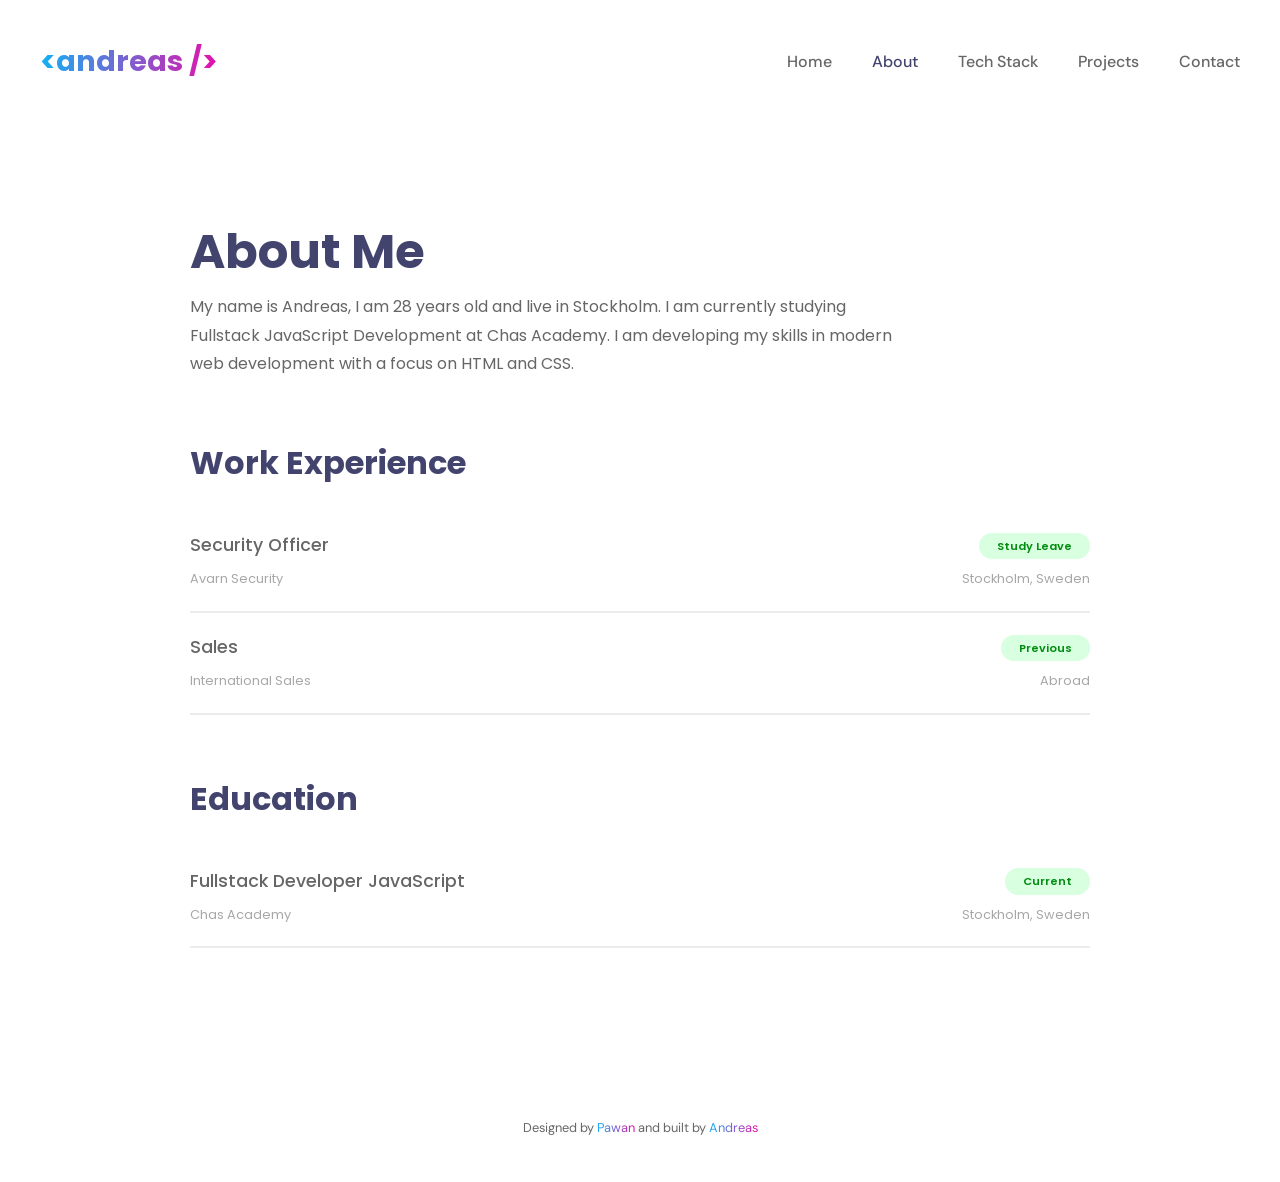
==== about.html @ 53514534 "Skapa startsida och om-sida med responsiv layout" ====
<!DOCTYPE html>
<html lang="en">

<head>
    <meta charset="UTF-8">
    <meta name="viewport" content="width=device-width, initial-scale=1.0">

    <meta
        name="description"
        content="About Andreas, Fullstack JavaScript Developer student at Chas Academy."
    >

    <title>About | Andreas Portfolio</title>

    <link rel="preconnect" href="https://fonts.googleapis.com">
    <link rel="preconnect" href="https://fonts.gstatic.com" crossorigin>

    <link
        href="https://fonts.googleapis.com/css2?family=DM+Sans:wght@400;500;700&family=Poppins:wght@400;500;600;700&display=swap"
        rel="stylesheet"
    >

    <link rel="stylesheet" href="css/base.css">
    <link rel="stylesheet" href="css/portfolio.css">
</head>

<body>

    <header class="site-header">
        <div class="container header-container">

            <a class="logo" href="index.html" aria-label="Andreas portfolio home">
                &lt;andreas /&gt;
            </a>

            <nav class="main-nav" aria-label="Main navigation">
                <ul class="nav-list">

                    <li>
                        <a class="nav-link" href="index.html">Home</a>
                    </li>

                    <li>
                        <a class="nav-link active" href="about.html">About</a>
                    </li>

                    <li>
                        <a class="nav-link" href="tech-stack.html">Tech Stack</a>
                    </li>

                    <li>
                        <a class="nav-link" href="projects.html">Projects</a>
                    </li>

                    <li>
                        <a class="nav-link" href="contact.html">Contact</a>
                    </li>

                </ul>
            </nav>

        </div>
    </header>


    <main class="page-main">

        <div class="container about-container">

            <!-- ABOUT ME -->

            <section class="content-section">

                <h1 class="page-heading">About Me</h1>

                <p class="about-text">
                    My name is Andreas, I am 28 years old and live in
                    Stockholm. I am currently studying Fullstack JavaScript
                    Development at Chas Academy. I am developing my skills
                    in modern web development with a focus on HTML and CSS.
                </p>

            </section>


            <!-- WORK EXPERIENCE -->

            <section class="content-section">

                <h2 class="section-heading">Work Experience</h2>

                <div class="experience-list">

                    <article class="experience-item">

                        <div class="experience-top">

                            <h3 class="experience-title">
                                Security Officer
                            </h3>

                            <span class="status-badge">
                                Study Leave
                            </span>

                        </div>

                        <div class="experience-details">

                            <span>Avarn Security</span>

                            <span>Stockholm, Sweden</span>

                        </div>

                    </article>


                    <article class="experience-item">

                        <div class="experience-top">

                            <h3 class="experience-title">
                                Sales
                            </h3>

                            <span class="status-badge">
                                Previous
                            </span>

                        </div>

                        <div class="experience-details">

                            <span>International Sales</span>

                            <span>Abroad</span>

                        </div>

                    </article>

                </div>

            </section>


            <!-- EDUCATION -->

            <section class="content-section">

                <h2 class="section-heading">Education</h2>

                <div class="experience-list">

                    <article class="experience-item">

                        <div class="experience-top">

                            <h3 class="experience-title">
                                Fullstack Developer JavaScript
                            </h3>

                            <span class="status-badge">
                                Current
                            </span>

                        </div>

                        <div class="experience-details">

                            <span>Chas Academy</span>

                            <span>Stockholm, Sweden</span>

                        </div>

                    </article>

                </div>

            </section>

        </div>

    </main>


    <footer class="site-footer">

        <div class="container footer-container">

            <p class="footer-credit">
                Designed by
                <span class="gradient-text">Pawan</span>
                and built by
                <span class="gradient-text">Andreas</span>
            </p>

        </div>

    </footer>

</body>
</html>
---- css/base.css ----
@import url("https://fonts.googleapis.com/css2?family=DM+Sans:wght@400;500;700&family=Poppins:wght@400;500;600;700&display=swap");

:root {
    --color-background: #ffffff;
    --color-heading: #42446e;
    --color-text: #666666;
    --color-dark: #191919;
    --color-border: #ebeaed;
    --color-card: #ffffff;

    --color-blue: #13b0f5;
    --color-purple: #e70faa;

    --gradient: linear-gradient(
        90deg,
        var(--color-blue) 0%,
        var(--color-purple) 100%
    );

    --font-heading: "Poppins", sans-serif;
    --font-body: "Poppins", sans-serif;

    --container-width: 1200px;
}

/* ---------- RESET ---------- */

*,
*::before,
*::after {
    box-sizing: border-box;
}

* {
    margin: 0;
    padding: 0;
}

html {
    scroll-behavior: smooth;
}

body {
    min-height: 100vh;
    background-color: var(--color-background);
    color: var(--color-text);
    font-family: var(--font-body);
    line-height: 1.5;
}

img,
svg {
    display: block;
    max-width: 100%;
}

ul,
ol {
    list-style: none;
}

a {
    color: inherit;
    text-decoration: none;
}

button,
input,
textarea,
select {
    font: inherit;
}

/* ---------- ACCESSIBILITY ---------- */

a:focus-visible,
button:focus-visible,
input:focus-visible,
textarea:focus-visible,
select:focus-visible {
    outline: 3px solid var(--color-blue);
    outline-offset: 4px;
}

/* ---------- SHARED LAYOUT ---------- */

.container {
    width: min(100% - 40px, var(--container-width));
    margin-inline: auto;
}

/* ---------- TYPOGRAPHY ---------- */

h1,
h2,
h3 {
    color: var(--color-heading);
    font-family: var(--font-heading);
    line-height: 1.2;
}

.gradient-text {
    display: inline-block;

    background: var(--gradient);
    background-clip: text;
    -webkit-background-clip: text;

    color: transparent;
    -webkit-text-fill-color: transparent;
}

/* ---------- SCREEN READER ---------- */

.visually-hidden {
    position: absolute;
    width: 1px;
    height: 1px;
    padding: 0;
    margin: -1px;
    overflow: hidden;
    clip: rect(0, 0, 0, 0);
    white-space: nowrap;
    border: 0;
}
---- css/portfolio.css ----
/* ==================================================
   HEADER
   ================================================== */

.site-header {
    padding: 24px 0;
}

.header-container {
    display: flex;
    flex-direction: column;
    align-items: center;
    gap: 20px;
}

.logo {
    font-size: 1.5rem;
    font-weight: 700;
    background: var(--gradient);
    background-clip: text;
    -webkit-background-clip: text;
    color: transparent;
    -webkit-text-fill-color: transparent;
}

.nav-list {
    display: flex;
    flex-wrap: wrap;
    justify-content: center;
    gap: 12px 20px;
}

.nav-link {
    color: var(--color-text);
    font-family: "DM Sans", sans-serif;
    font-size: 0.95rem;
    font-weight: 500;
    transition: color 0.2s ease;
}

.nav-link:hover,
.nav-link.active {
    color: var(--color-heading);
}

.header-socials {
    display: flex;
    align-items: center;
    gap: 18px;
}

.social-link {
    color: var(--color-text);
    font-family: "DM Sans", sans-serif;
    font-size: 0.9rem;
    font-weight: 500;
}

.social-link:hover {
    color: var(--color-heading);
}


/* ==================================================
   HOME / HERO
   ================================================== */

.hero {
    min-height: 680px;
    display: flex;
    align-items: center;
    padding: 70px 0 100px;
}

.hero-container {
    display: flex;
    flex-direction: column-reverse;
    align-items: center;
    justify-content: center;
    gap: 55px;
}

.hero-content {
    width: 100%;
    text-align: center;
}

.hero-title {
    font-size: clamp(2.3rem, 9vw, 3.4rem);
    font-weight: 700;
    letter-spacing: -1px;
    line-height: 1.25;
}

.hero-image-wrapper {
    flex-shrink: 0;
}

.profile-border {
    width: 220px;
    height: 220px;
    padding: 7px;
    border-radius: 50%;
    background: var(--gradient);
}

.profile-image {
    width: 100%;
    height: 100%;
    border: 6px solid var(--color-background);
    border-radius: 50%;
    object-fit: cover;
    object-position: center 20%;
}


/* ==================================================
   SHARED PAGE STYLES
   ================================================== */

.page-main {
    padding: 70px 0 110px;
}

.page-heading {
    margin-bottom: 12px;
    font-size: clamp(2rem, 7vw, 3rem);
    font-weight: 700;
}

.page-subtitle {
    margin-bottom: 60px;
    font-size: 1rem;
    color: var(--color-text);
}

.content-section {
    margin-bottom: 65px;
}

.content-section:last-child {
    margin-bottom: 0;
}

.section-heading {
    margin-bottom: 28px;
    font-size: 2rem;
    font-weight: 700;
}


/* ==================================================
   ABOUT
   ================================================== */

.about-container {
    max-width: 900px;
    margin: 0 auto;
}

.about-text {
    max-width: 720px;
    font-size: 1rem;
    line-height: 1.8;
}

.experience-list {
    display: flex;
    flex-direction: column;
}

.experience-item {
    padding: 22px 0;
    border-bottom: 2px solid var(--color-border);
}

.experience-top {
    display: flex;
    flex-direction: column;
    align-items: flex-start;
    gap: 10px;
    margin-bottom: 10px;
}

.experience-title {
    color: var(--color-text);
    font-size: 1.1rem;
    font-weight: 500;
}

.status-badge {
    display: inline-block;
    padding: 5px 18px;
    border-radius: 100px;
    background-color: #d7ffe0;
    color: #018c0f;
    font-size: 0.7rem;
    font-weight: 600;
}

.experience-details {
    display: flex;
    flex-direction: column;
    gap: 6px;
    color: #a7a7a7;
    font-size: 0.8rem;
}


/* ==================================================
   TECH STACK
   ================================================== */

.tech-header {
    margin-bottom: 70px;
    text-align: center;
}

.tech-grid {
    display: grid;
    grid-template-columns: repeat(2, 1fr);
    gap: 50px 30px;
    align-items: center;
}

.tech-item {
    display: flex;
    min-height: 110px;
    flex-direction: column;
    align-items: center;
    justify-content: center;
    gap: 15px;
    text-align: center;
}

.tech-icon {
    display: flex;
    width: 75px;
    height: 75px;
    align-items: center;
    justify-content: center;
    border-radius: 18px;
    background: var(--gradient);
    color: #ffffff;
    font-size: 1rem;
    font-weight: 700;
}

.tech-name {
    color: var(--color-heading);
    font-size: 0.9rem;
    font-weight: 500;
}


/* ==================================================
   PROJECTS
   ================================================== */

.projects-header {
    margin-bottom: 55px;
    text-align: center;
}

.projects-grid {
    display: grid;
    grid-template-columns: 1fr;
    gap: 35px;
}

.project-card {
    overflow: hidden;
    border-radius: 20px;
    background-color: var(--color-card);
    box-shadow: 2px 2px 35px rgba(0, 0, 0, 0.12);
}

.project-image {
    width: 100%;
    height: 240px;
    object-fit: cover;
}

.project-placeholder {
    display: flex;
    width: 100%;
    height: 240px;
    align-items: center;
    justify-content: center;
    background:
        linear-gradient(
            135deg,
            rgba(19, 176, 245, 0.15),
            rgba(231, 15, 170, 0.15)
        );
    color: var(--color-heading);
    font-size: 1.3rem;
    font-weight: 600;
}

.project-content {
    padding: 26px;
}

.project-title {
    margin-bottom: 15px;
    color: var(--color-dark);
    font-size: 1.35rem;
    font-weight: 500;
}

.project-description {
    margin-bottom: 15px;
    line-height: 1.6;
}

.project-stack {
    margin-bottom: 20px;
    color: var(--color-heading);
    font-size: 0.85rem;
}

.project-links {
    display: flex;
    flex-wrap: wrap;
    justify-content: space-between;
    gap: 15px;
}

.project-link {
    color: var(--color-dark);
    font-size: 0.85rem;
    font-weight: 500;
    text-decoration: underline;
    text-underline-offset: 4px;
}

.project-link:hover {
    color: var(--color-purple);
}


/* ==================================================
   CONTACT
   ================================================== */

.contact-main {
    display: flex;
    min-height: 650px;
    align-items: center;
    justify-content: center;
    padding: 80px 0;
}

.contact-content {
    text-align: center;
}

.contact-title {
    color: var(--color-heading);
    font-size: clamp(2rem, 7vw, 3.5rem);
    line-height: 1.4;
}

.contact-email {
    display: inline-block;
    background: var(--gradient);
    background-clip: text;
    -webkit-background-clip: text;
    color: transparent;
    -webkit-text-fill-color: transparent;
}


/* ==================================================
   FOOTER
   ================================================== */

.site-footer {
    padding: 30px 0 45px;
}

.footer-container {
    display: flex;
    justify-content: center;
}

.footer-credit {
    color: var(--color-text);
    font-family: "DM Sans", sans-serif;
    font-size: 0.8rem;
    text-align: center;
}


/* ==================================================
   TABLET
   ================================================== */

@media (min-width: 768px) {

    .container {
        width: min(100% - 80px, var(--container-width));
    }

    .header-container {
        flex-direction: row;
        justify-content: space-between;
    }

    .nav-list {
        gap: 25px;
    }

    .hero {
        min-height: 720px;
    }

    .hero-container {
        flex-direction: row;
        justify-content: space-between;
        gap: 70px;
    }

    .hero-content {
        text-align: left;
    }

    .hero-title {
        font-size: 3.5rem;
    }

    .profile-border {
        width: 300px;
        height: 300px;
    }

    .experience-top {
        flex-direction: row;
        align-items: center;
        justify-content: space-between;
    }

    .experience-details {
        flex-direction: row;
        justify-content: space-between;
    }

    .tech-grid {
        grid-template-columns: repeat(4, 1fr);
    }

    .projects-grid {
        grid-template-columns: repeat(2, 1fr);
    }
}


/* ==================================================
   DESKTOP
   ================================================== */

@media (min-width: 1100px) {

    .site-header {
        padding: 40px 0;
    }

    .logo {
        font-size: 1.8rem;
    }

    .nav-list {
        gap: 40px;
    }

    .nav-link {
        font-size: 1rem;
    }

    .hero {
        min-height: 700px;
        padding: 80px 0 120px;
    }

    .hero-title {
        font-size: 3.6rem;
    }

    .profile-border {
        width: 350px;
        height: 350px;
    }

    .page-main {
        padding: 100px 0 140px;
    }

    .tech-grid {
        grid-template-columns: repeat(6, 1fr);
        gap: 70px 45px;
    }

    .tech-icon {
        width: 90px;
        height: 90px;
    }

    .projects-grid {
        grid-template-columns: repeat(3, 1fr);
        gap: 45px;
    }
}
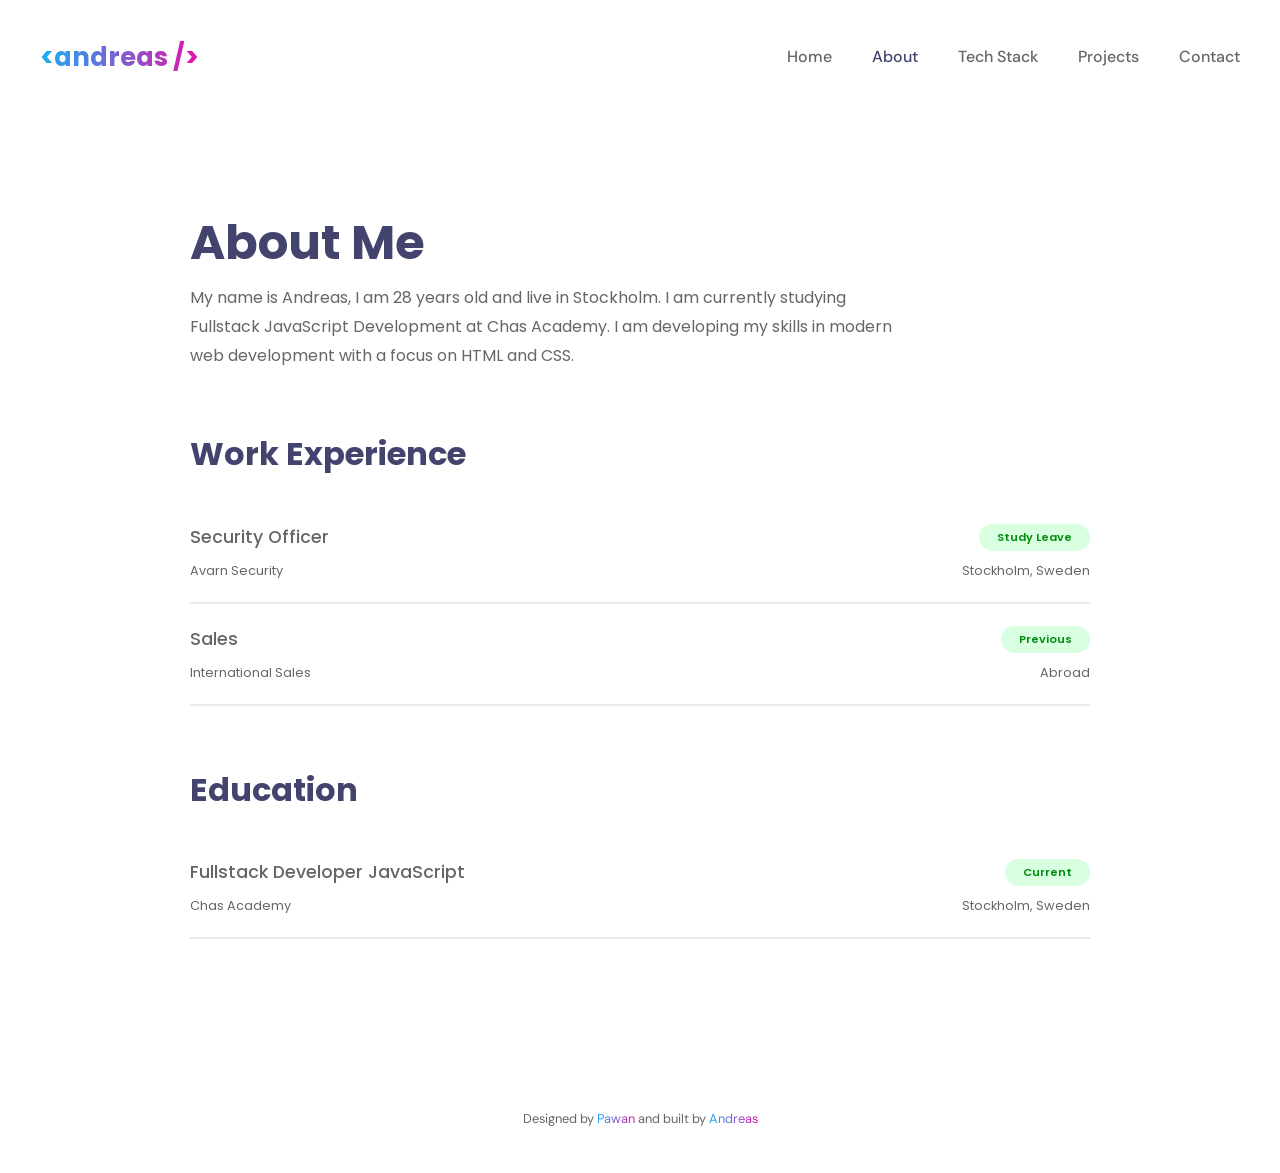
==== commit 7eedde6b: "Förbättra tillgänglighet och lägg till GitHub-länk" ====
--- a/about.html
+++ b/about.html
@@ -29,7 +29,11 @@
     <header class="site-header">
         <div class="container header-container">
 
-            <a class="logo" href="index.html" aria-label="Andreas portfolio home">
+            <a
+                class="logo"
+                href="index.html"
+                aria-label="Andreas portfolio home"
+            >
                 &lt;andreas /&gt;
             </a>
 
@@ -37,23 +41,37 @@
                 <ul class="nav-list">
 
                     <li>
-                        <a class="nav-link" href="index.html">Home</a>
-                    </li>
-
-                    <li>
-                        <a class="nav-link active" href="about.html">About</a>
-                    </li>
-
-                    <li>
-                        <a class="nav-link" href="tech-stack.html">Tech Stack</a>
-                    </li>
-
-                    <li>
-                        <a class="nav-link" href="projects.html">Projects</a>
-                    </li>
-
-                    <li>
-                        <a class="nav-link" href="contact.html">Contact</a>
+                        <a class="nav-link" href="index.html">
+                            Home
+                        </a>
+                    </li>
+
+                    <li>
+                        <a
+                            class="nav-link active"
+                            href="about.html"
+                            aria-current="page"
+                        >
+                            About
+                        </a>
+                    </li>
+
+                    <li>
+                        <a class="nav-link" href="tech-stack.html">
+                            Tech Stack
+                        </a>
+                    </li>
+
+                    <li>
+                        <a class="nav-link" href="projects.html">
+                            Projects
+                        </a>
+                    </li>
+
+                    <li>
+                        <a class="nav-link" href="contact.html">
+                            Contact
+                        </a>
                     </li>
 
                 </ul>
@@ -67,11 +85,11 @@
 
         <div class="container about-container">
 
-            <!-- ABOUT ME -->
-
             <section class="content-section">
 
-                <h1 class="page-heading">About Me</h1>
+                <h1 class="page-heading">
+                    About Me
+                </h1>
 
                 <p class="about-text">
                     My name is Andreas, I am 28 years old and live in
@@ -83,11 +101,11 @@
             </section>
 
 
-            <!-- WORK EXPERIENCE -->
-
             <section class="content-section">
 
-                <h2 class="section-heading">Work Experience</h2>
+                <h2 class="section-heading">
+                    Work Experience
+                </h2>
 
                 <div class="experience-list">
 
@@ -107,9 +125,13 @@
 
                         <div class="experience-details">
 
-                            <span>Avarn Security</span>
-
-                            <span>Stockholm, Sweden</span>
+                            <span>
+                                Avarn Security
+                            </span>
+
+                            <span>
+                                Stockholm, Sweden
+                            </span>
 
                         </div>
 
@@ -132,9 +154,13 @@
 
                         <div class="experience-details">
 
-                            <span>International Sales</span>
-
-                            <span>Abroad</span>
+                            <span>
+                                International Sales
+                            </span>
+
+                            <span>
+                                Abroad
+                            </span>
 
                         </div>
 
@@ -145,11 +171,11 @@
             </section>
 
 
-            <!-- EDUCATION -->
-
             <section class="content-section">
 
-                <h2 class="section-heading">Education</h2>
+                <h2 class="section-heading">
+                    Education
+                </h2>
 
                 <div class="experience-list">
 
@@ -169,9 +195,13 @@
 
                         <div class="experience-details">
 
-                            <span>Chas Academy</span>
-
-                            <span>Stockholm, Sweden</span>
+                            <span>
+                                Chas Academy
+                            </span>
+
+                            <span>
+                                Stockholm, Sweden
+                            </span>
 
                         </div>
 
@@ -202,4 +232,5 @@
     </footer>
 
 </body>
+
 </html>
--- a/css/portfolio.css
+++ b/css/portfolio.css
@@ -1,20 +1,21 @@
 /* ==================================================
-   HEADER
+   HEADER - MOBILE FIRST
    ================================================== */
 
 .site-header {
-    padding: 24px 0;
+    padding: 20px 0;
 }
 
 .header-container {
     display: flex;
-    flex-direction: column;
+    flex-direction: row;
     align-items: center;
+    justify-content: space-between;
     gap: 20px;
 }
 
 .logo {
-    font-size: 1.5rem;
+    font-size: 1.2rem;
     font-weight: 700;
     background: var(--gradient);
     background-clip: text;
@@ -23,17 +24,21 @@
     -webkit-text-fill-color: transparent;
 }
 
+.main-nav {
+    width: auto;
+}
+
 .nav-list {
     display: flex;
     flex-wrap: wrap;
     justify-content: center;
-    gap: 12px 20px;
+    gap: 12px;
 }
 
 .nav-link {
     color: var(--color-text);
     font-family: "DM Sans", sans-serif;
-    font-size: 0.95rem;
+    font-size: 0.72rem;
     font-weight: 500;
     transition: color 0.2s ease;
 }
@@ -44,9 +49,7 @@
 }
 
 .header-socials {
-    display: flex;
-    align-items: center;
-    gap: 18px;
+    display: none;
 }
 
 .social-link {
@@ -66,40 +69,44 @@
    ================================================== */
 
 .hero {
-    min-height: 680px;
-    display: flex;
+    display: flex;
+    min-height: auto;
     align-items: center;
-    padding: 70px 0 100px;
+    padding: 90px 0 120px;
 }
 
 .hero-container {
     display: flex;
-    flex-direction: column-reverse;
-    align-items: center;
+    flex-direction: column;
+    align-items: flex-start;
     justify-content: center;
-    gap: 55px;
+    gap: 45px;
 }
 
 .hero-content {
+    order: 1;
     width: 100%;
-    text-align: center;
+    text-align: left;
 }
 
 .hero-title {
-    font-size: clamp(2.3rem, 9vw, 3.4rem);
+    color: var(--color-heading);
+    font-size: 2.4rem;
     font-weight: 700;
-    letter-spacing: -1px;
     line-height: 1.25;
+    letter-spacing: -0.5px;
 }
 
 .hero-image-wrapper {
+    order: 2;
     flex-shrink: 0;
+    align-self: flex-start;
 }
 
 .profile-border {
-    width: 220px;
-    height: 220px;
-    padding: 7px;
+    width: 170px;
+    height: 170px;
+    padding: 5px;
     border-radius: 50%;
     background: var(--gradient);
 }
@@ -107,10 +114,10 @@
 .profile-image {
     width: 100%;
     height: 100%;
-    border: 6px solid var(--color-background);
+    border: 4px solid var(--color-background);
     border-radius: 50%;
     object-fit: cover;
-    object-position: center 20%;
+    object-position: center 25%;
 }
 
 
@@ -119,19 +126,19 @@
    ================================================== */
 
 .page-main {
-    padding: 70px 0 110px;
+    padding: 60px 0 90px;
 }
 
 .page-heading {
     margin-bottom: 12px;
-    font-size: clamp(2rem, 7vw, 3rem);
+    font-size: 2rem;
     font-weight: 700;
 }
 
 .page-subtitle {
     margin-bottom: 60px;
+    color: var(--color-text);
     font-size: 1rem;
-    color: var(--color-text);
 }
 
 .content-section {
@@ -144,7 +151,7 @@
 
 .section-heading {
     margin-bottom: 28px;
-    font-size: 2rem;
+    font-size: 1.7rem;
     font-weight: 700;
 }
 
@@ -202,7 +209,7 @@
     display: flex;
     flex-direction: column;
     gap: 6px;
-    color: #a7a7a7;
+    color: #666666;
     font-size: 0.8rem;
 }
 
@@ -212,38 +219,25 @@
    ================================================== */
 
 .tech-header {
-    margin-bottom: 70px;
-    text-align: center;
+    margin-bottom: 45px;
+    text-align: left;
 }
 
 .tech-grid {
     display: grid;
     grid-template-columns: repeat(2, 1fr);
-    gap: 50px 30px;
+    gap: 40px 25px;
     align-items: center;
 }
 
 .tech-item {
     display: flex;
-    min-height: 110px;
+    min-height: 130px;
     flex-direction: column;
     align-items: center;
     justify-content: center;
-    gap: 15px;
+    gap: 16px;
     text-align: center;
-}
-
-.tech-icon {
-    display: flex;
-    width: 75px;
-    height: 75px;
-    align-items: center;
-    justify-content: center;
-    border-radius: 18px;
-    background: var(--gradient);
-    color: #ffffff;
-    font-size: 1rem;
-    font-weight: 700;
 }
 
 .tech-name {
@@ -253,13 +247,130 @@
 }
 
 
+/* HTML ICON */
+
+.html-logo {
+    position: relative;
+    display: flex;
+    width: 78px;
+    height: 88px;
+    align-items: center;
+    justify-content: center;
+    background: #e44d26;
+    clip-path: polygon(
+        0 0,
+        100% 0,
+        90% 88%,
+        50% 100%,
+        10% 88%
+    );
+}
+
+.html-logo::before {
+    content: "";
+    position: absolute;
+    top: 0;
+    right: 0;
+    width: 50%;
+    height: 90%;
+    background: rgba(255, 255, 255, 0.12);
+}
+
+.html-logo span {
+    position: relative;
+    z-index: 1;
+    color: #ffffff;
+    font-size: 2.6rem;
+    font-weight: 700;
+}
+
+
+/* CSS ICON */
+
+.css-logo {
+    position: relative;
+    display: flex;
+    width: 78px;
+    height: 88px;
+    align-items: center;
+    justify-content: center;
+    background: #1572b6;
+    clip-path: polygon(
+        0 0,
+        100% 0,
+        90% 88%,
+        50% 100%,
+        10% 88%
+    );
+}
+
+.css-logo::before {
+    content: "";
+    position: absolute;
+    top: 0;
+    right: 0;
+    width: 50%;
+    height: 90%;
+    background: rgba(255, 255, 255, 0.12);
+}
+
+.css-logo span {
+    position: relative;
+    z-index: 1;
+    color: #ffffff;
+    font-size: 2.6rem;
+    font-weight: 700;
+}
+
+
+/* FLEXBOX + GRID ICONS */
+
+.layout-logo {
+    display: flex;
+    width: 88px;
+    height: 88px;
+    padding: 13px;
+    border: 4px solid #764abc;
+    border-radius: 16px;
+}
+
+.flex-logo {
+    align-items: center;
+    justify-content: space-between;
+    gap: 6px;
+}
+
+.flex-logo span {
+    width: 16px;
+    height: 48px;
+    border-radius: 5px;
+    background: #764abc;
+}
+
+.flex-logo span:nth-child(2) {
+    height: 65px;
+}
+
+.grid-logo {
+    display: grid;
+    grid-template-columns: repeat(2, 1fr);
+    grid-template-rows: repeat(2, 1fr);
+    gap: 7px;
+}
+
+.grid-logo span {
+    border-radius: 4px;
+    background: #764abc;
+}
+
+
 /* ==================================================
    PROJECTS
    ================================================== */
 
 .projects-header {
     margin-bottom: 55px;
-    text-align: center;
+    text-align: left;
 }
 
 .projects-grid {
@@ -276,26 +387,10 @@
 }
 
 .project-image {
+    position: relative;
     width: 100%;
-    height: 240px;
-    object-fit: cover;
-}
-
-.project-placeholder {
-    display: flex;
-    width: 100%;
-    height: 240px;
-    align-items: center;
-    justify-content: center;
-    background:
-        linear-gradient(
-            135deg,
-            rgba(19, 176, 245, 0.15),
-            rgba(231, 15, 170, 0.15)
-        );
-    color: var(--color-heading);
-    font-size: 1.3rem;
-    font-weight: 600;
+    height: 220px;
+    overflow: hidden;
 }
 
 .project-content {
@@ -340,16 +435,73 @@
 }
 
 
+/* PROJECT IMAGE DESIGNS */
+
+.project-image-one {
+    background: linear-gradient(135deg, #13b0f5, #e70faa);
+}
+
+.project-image-two {
+    background: linear-gradient(135deg, #42446e, #13b0f5);
+}
+
+.project-image-three {
+    background: linear-gradient(135deg, #e70faa, #42446e);
+}
+
+.project-image-four {
+    background: linear-gradient(135deg, #13b0f5, #42446e);
+}
+
+.project-image-five {
+    background: linear-gradient(135deg, #42446e, #e70faa);
+}
+
+.project-image-six {
+    background: linear-gradient(135deg, #e70faa, #13b0f5);
+}
+
+.project-image::before {
+    content: "";
+    position: absolute;
+    top: 18%;
+    left: 14%;
+    width: 72%;
+    height: 65%;
+    border-radius: 8px;
+    background: linear-gradient(
+        to bottom,
+        #f5f5f5 0 18%,
+        #ffffff 18% 100%
+    );
+    box-shadow: 0 10px 25px rgba(0, 0, 0, 0.2);
+}
+
+.project-image::after {
+    content: "";
+    position: absolute;
+    top: 48%;
+    left: 25%;
+    width: 50%;
+    height: 8px;
+    border-radius: 10px;
+    background: rgba(66, 68, 110, 0.35);
+    box-shadow:
+        0 18px 0 rgba(66, 68, 110, 0.2),
+        0 36px 0 rgba(66, 68, 110, 0.15);
+}
+
+
 /* ==================================================
    CONTACT
    ================================================== */
 
 .contact-main {
     display: flex;
-    min-height: 650px;
+    min-height: 500px;
     align-items: center;
     justify-content: center;
-    padding: 80px 0;
+    padding: 60px 0;
 }
 
 .contact-content {
@@ -358,17 +510,19 @@
 
 .contact-title {
     color: var(--color-heading);
-    font-size: clamp(2rem, 7vw, 3.5rem);
-    line-height: 1.4;
+    font-size: 1.75rem;
+    line-height: 1.5;
 }
 
 .contact-email {
     display: inline-block;
+    overflow-wrap: anywhere;
     background: var(--gradient);
     background-clip: text;
     -webkit-background-clip: text;
     color: transparent;
     -webkit-text-fill-color: transparent;
+    font-size: 1.2rem;
 }
 
 
@@ -377,7 +531,7 @@
    ================================================== */
 
 .site-footer {
-    padding: 30px 0 45px;
+    padding: 30px 0;
 }
 
 .footer-container {
@@ -394,13 +548,17 @@
 
 
 /* ==================================================
-   TABLET
+   TABLET - 768px AND UP
    ================================================== */
 
 @media (min-width: 768px) {
 
     .container {
         width: min(100% - 80px, var(--container-width));
+    }
+
+    .site-header {
+        padding: 24px 0;
     }
 
     .header-container {
@@ -408,31 +566,72 @@
         justify-content: space-between;
     }
 
+    .logo {
+        font-size: 1.5rem;
+    }
+
     .nav-list {
         gap: 25px;
     }
 
+    .nav-link {
+        font-size: 0.95rem;
+    }
+
+    .header-socials {
+        display: flex;
+        align-items: center;
+        gap: 18px;
+    }
+
     .hero {
-        min-height: 720px;
+        min-height: 650px;
+        padding: 60px 0 90px;
     }
 
     .hero-container {
         flex-direction: row;
+        align-items: center;
         justify-content: space-between;
         gap: 70px;
     }
 
     .hero-content {
+        order: initial;
         text-align: left;
     }
 
+    .hero-image-wrapper {
+        order: initial;
+        align-self: auto;
+    }
+
     .hero-title {
-        font-size: 3.5rem;
+        font-size: 3.1rem;
+        line-height: 1.22;
+        letter-spacing: -1px;
     }
 
     .profile-border {
-        width: 300px;
-        height: 300px;
+        width: 275px;
+        height: 275px;
+        padding: 6px;
+    }
+
+    .profile-image {
+        border-width: 5px;
+    }
+
+    .page-main {
+        padding: 70px 0 110px;
+    }
+
+    .page-heading {
+        font-size: clamp(2rem, 7vw, 3rem);
+    }
+
+    .section-heading {
+        font-size: 2rem;
     }
 
     .experience-top {
@@ -446,28 +645,55 @@
         justify-content: space-between;
     }
 
+    .tech-header {
+        margin-bottom: 70px;
+    }
+
     .tech-grid {
         grid-template-columns: repeat(4, 1fr);
+        gap: 55px 30px;
     }
 
     .projects-grid {
         grid-template-columns: repeat(2, 1fr);
     }
-}
-
-
-/* ==================================================
-   DESKTOP
+
+    .contact-main {
+        min-height: 650px;
+        padding: 80px 0;
+    }
+
+    .contact-title {
+        font-size: clamp(2rem, 7vw, 3.5rem);
+        line-height: 1.4;
+    }
+
+    .contact-email {
+        font-size: inherit;
+    }
+
+    .site-footer {
+        padding: 30px 0 45px;
+    }
+}
+
+
+/* ==================================================
+   DESKTOP - 1100px AND UP
    ================================================== */
 
 @media (min-width: 1100px) {
 
     .site-header {
-        padding: 40px 0;
+        padding: 38px 0;
+    }
+
+    .header-container {
+        max-width: 1200px;
     }
 
     .logo {
-        font-size: 1.8rem;
+        font-size: 1.6rem;
     }
 
     .nav-list {
@@ -479,17 +705,21 @@
     }
 
     .hero {
-        min-height: 700px;
-        padding: 80px 0 120px;
+        min-height: 620px;
+        padding: 70px 0 90px;
+    }
+
+    .hero-container {
+        max-width: 1120px;
     }
 
     .hero-title {
-        font-size: 3.6rem;
+        font-size: 3.25rem;
     }
 
     .profile-border {
-        width: 350px;
-        height: 350px;
+        width: 300px;
+        height: 300px;
     }
 
     .page-main {
@@ -497,13 +727,9 @@
     }
 
     .tech-grid {
-        grid-template-columns: repeat(6, 1fr);
-        gap: 70px 45px;
-    }
-
-    .tech-icon {
-        width: 90px;
-        height: 90px;
+        grid-template-columns: repeat(4, 1fr);
+        gap: 70px 60px;
+        max-width: 850px;
     }
 
     .projects-grid {
